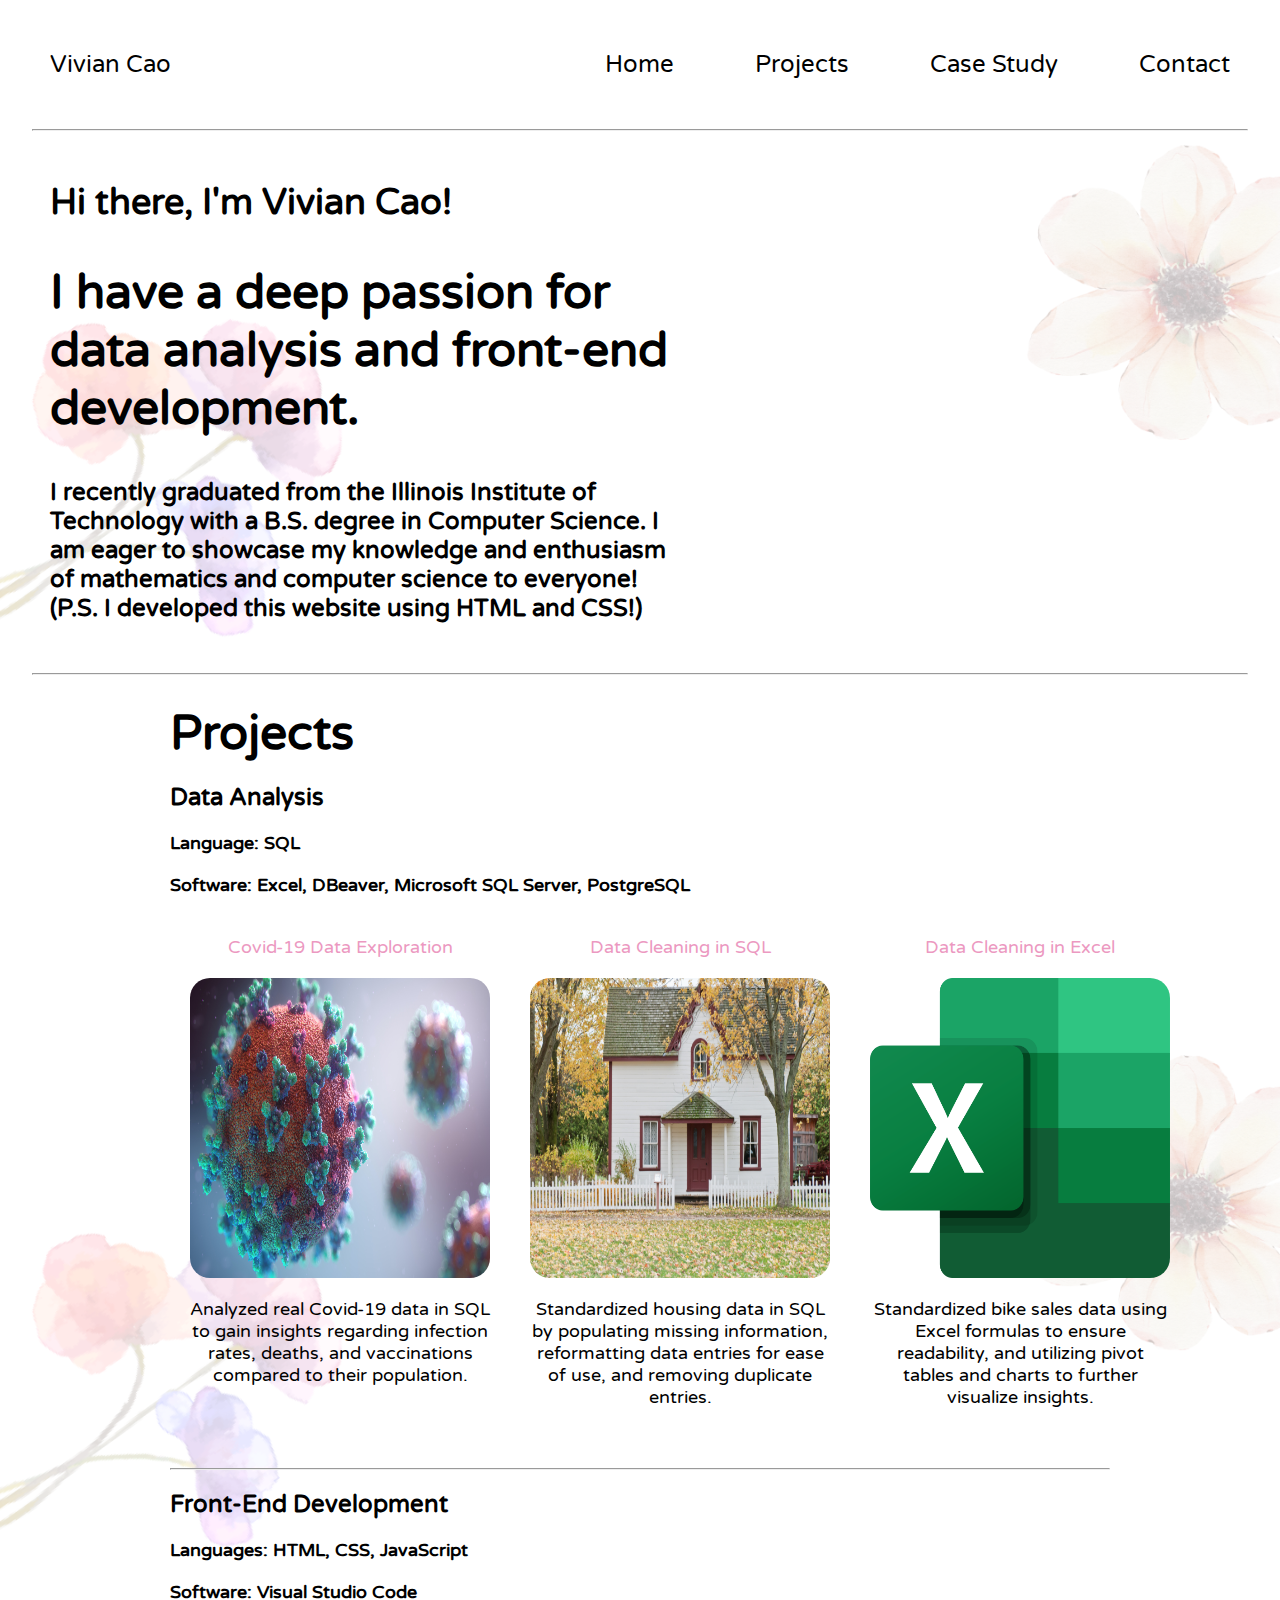
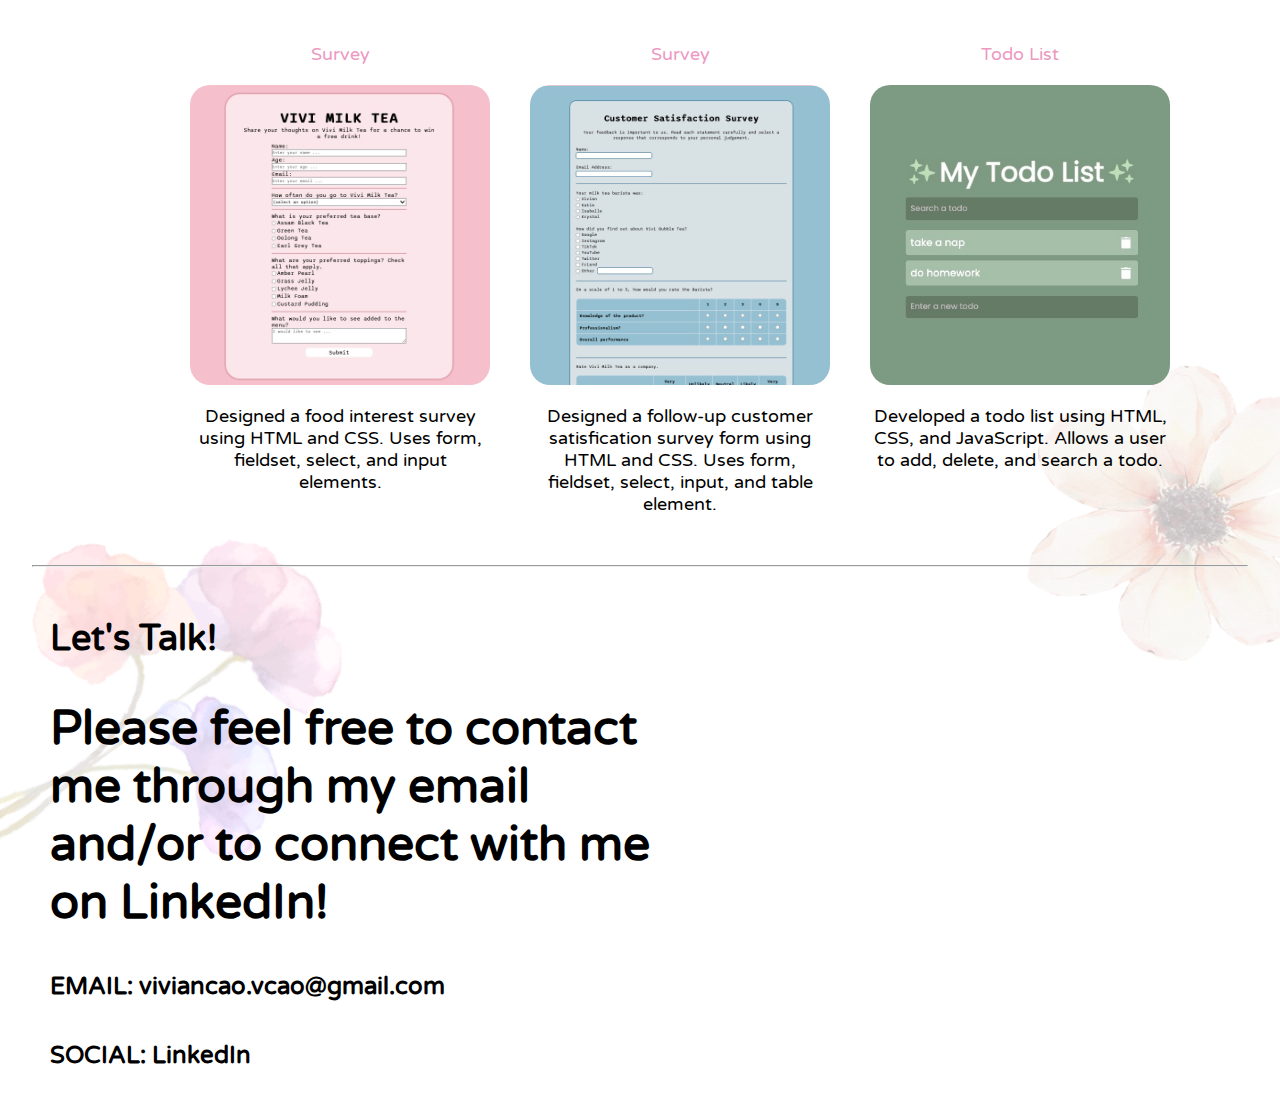
==== index.html @ 3b74cdfa "Add files via upload" ====
<html lang="en">
<head>
    <meta charset="UTF-8">
    <meta name="viewport" content="width=device-width, initial-scale=1.0">
    <link rel="stylesheet" href="styles.css">
    <link rel="preconnect" href="https://fonts.googleapis.com">
    <link rel="preconnect" href="https://fonts.gstatic.com" crossorigin>
    <link rel="preconnect" href="https://fonts.gstatic.com" crossorigin>
    <link href="https://fonts.googleapis.com/css2?family=Varela+Round&display=swap" rel="stylesheet">
    <title>Vivian Cao</title>
</head>

<body class="home-bg">
    <!-- HEADER -->
    <header id="home">
        <li>Vivian Cao</li>
        <nav>
            <ul>
                <li class="list"><a href="#home">Home</a></li>
                <li class="list"><a href="#projects">Projects</a></li>
                <li class="list"><a href="https://viviancao.notion.site/Case-Study-tap-c24f2b26272e41ab87b2e3b61550bb5a">Case Study</a></li>
                <li><a href="#contact">Contact</a></li>
            </ul>
        </nav>
    </header>
    <!-- HEADER -->
    <hr>

    <div class="home-container">
        <h2>Hi there, I'm Vivian Cao!</h2>
        <h1>I have a deep passion for data analysis and front-end development.</h1>
        <h3>I recently graduated from the Illinois Institute of Technology with a B.S. degree in Computer Science.
            I am eager to showcase my knowledge and enthusiasm of mathematics and computer science to everyone! (P.S. I developed this website using HTML and CSS!)</h3>
    </div>

    <hr>

    <div class="projects-container" id="projects">
        <h1 class="title">Projects</h1>
        
        <h3>Data Analysis</h3>
        <h4>Language: SQL</h4>
        <h4>Software: Excel, DBeaver, Microsoft SQL Server, PostgreSQL</h4>
        <div class="da">
            <figure class="box">
                <figcaption class="top">Covid-19 Data Exploration</figcaption>
                <a href="https://github.com/vcaos/DataAnalysisProjects/blob/main/DataExploration.sql"><img src="Images/covid.jpg" id="covid" alt="da1">
                <figcaption>Analyzed real Covid-19 data in SQL to gain insights regarding infection 
                    rates, deaths, and vaccinations compared to their population.</figcaption></a>
            </figure>

            <figure class="box">
                <figcaption class="top">Data Cleaning in SQL</figcaption>
                <a href="https://github.com/vcaos/DataAnalysisProjects/blob/main/DataCleaning.sql"><img src="Images/house.jpg" alt="da2">
                <figcaption>Standardized housing data in SQL by populating missing information, 
                    reformatting data entries for ease of use, and removing duplicate entries.
                </figcaption></a>
            </figure>

            <figure class="box">
                <figcaption class="top">Data Cleaning in Excel</figcaption>
                <a href="https://github.com/vcaos/DataAnalysisProjects/blob/main/Excel%20Project.xlsx"><img src="Images/excel.png" alt="da3">
                <figcaption>Standardized bike sales data using Excel formulas to ensure readability, and utilizing pivot tables
                    and charts to further visualize insights.
                </figcaption></a>
            </figure>
        </div>

        <br><hr><br>

        <h3>Front-End Development</h3>
        <h4>Languages: HTML, CSS, JavaScript</h4>
        <h4>Software: Visual Studio Code</h4>
        <div class="fed">
            <figure class="box">
                <figcaption class="top">Survey</figcaption>
                <a href="FED/Survey 1/surveyForm.html"><img src="Images/survey1-cover.png" alt="survey1">
                <figcaption>Designed a food interest survey using HTML and CSS. Uses form, fieldset, select, and input elements.</figcaption></a>
            </figure>

            <figure class="box">
                <figcaption class="top">Survey</figcaption>
                <a href="FED/Survey 2/surveyForm2.html"><img src="Images/survey2-cover.png" alt="survey2">
                <figcaption>Designed a follow-up customer satisfication survey form using HTML and CSS. Uses form, fieldset, select, input, and table element. </figcaption></a>
            </figure>

            <figure class="box">
                <figcaption class="top">Todo List</figcaption>
                <a href="FED/Todo List/index.html"><img src="Images/todo-cover.png" alt="todo list">
                <figcaption>Developed a todo list using HTML, CSS, and JavaScript. Allows a user to add, delete, and search a todo.</figcaption></a>
            </figure>
        </div>
    </div>

    <hr>

    <div class="contact-container" id="contact">
        <h2>Let's Talk!</h2>
        <h1>Please feel free to contact me through my email and/or to connect with me on LinkedIn!</h1>
        <h3>EMAIL: viviancao.vcao@gmail.com</h3>
        <h3>SOCIAL: <a href="https://www.linkedin.com/in/vcao">LinkedIn</a></h3>
    </div>

</body>
</html>
---- styles.css ----
:root {
    --pink-mid: rgb(236,153,193);
}

html {
    scroll-behavior: smooth;
}

* {
    padding: 0;
    margin: 0;
    box-sizing: border-box;
    text-decoration: none;
    list-style: none;
    font-family: 'Varela Round', sans-serif;
    color: black;
}

.home-bg {
    background-image: url("Images/Desktop3.png");
}

body {
    height: 100vh;
    width: 100vw;
    background-size: cover;
}

header {
    display: flex; 
    justify-content: space-between;
    align-items: center;
    padding: 50px;
    width: 100vw;
    font-size: 24px;
}

ul li {
    display: inline-block;
    position: relative;
}

ul li a {
    display: block;
    text-decoration: none;
    padding-left: 75px;
}

a:hover, a:active {
    color: var(--pink-mid);
}

.home-container, .contact-container{
    margin: 50px;
    width: 50vw;
    height: auto;
}

.projects-container {
    margin: auto;
    width: 75vw;
    padding: 10px;
    text-align: left;
    height: auto;
}

h2 {
    font-size: 36px;
    padding-bottom: 40px;
}

h1 {
    font-size: 48px;
    padding-bottom: 40px;
}

h3 {
    font-size: 24px;
    padding-bottom: 40px;
}

h4 {
    font-size: 18px;
    padding-bottom: 20px;
}

.home-container h3 {
    padding: 0px;
}

.projects-container h1 {
    padding: 20px 0px;
}

.projects-container h3 {
    padding-bottom: 20px;
}

hr {
    max-width: 95vw;
    margin: 0 auto;
}

.fed, .da {
    display: flex;
    justify-content: space-evenly;
    text-align: center;
}

figure {
    padding: 20px;
}

figcaption {
    padding: 20px 0px;
    font-size: 18px;
}

figcaption.top {
    padding-top: 0px;
    color: var(--pink-mid);
}
.box img {
    width: 300px;
    height: 300px;
    border-radius: 20px;
}

.box img:hover {
    opacity: 50%;
}
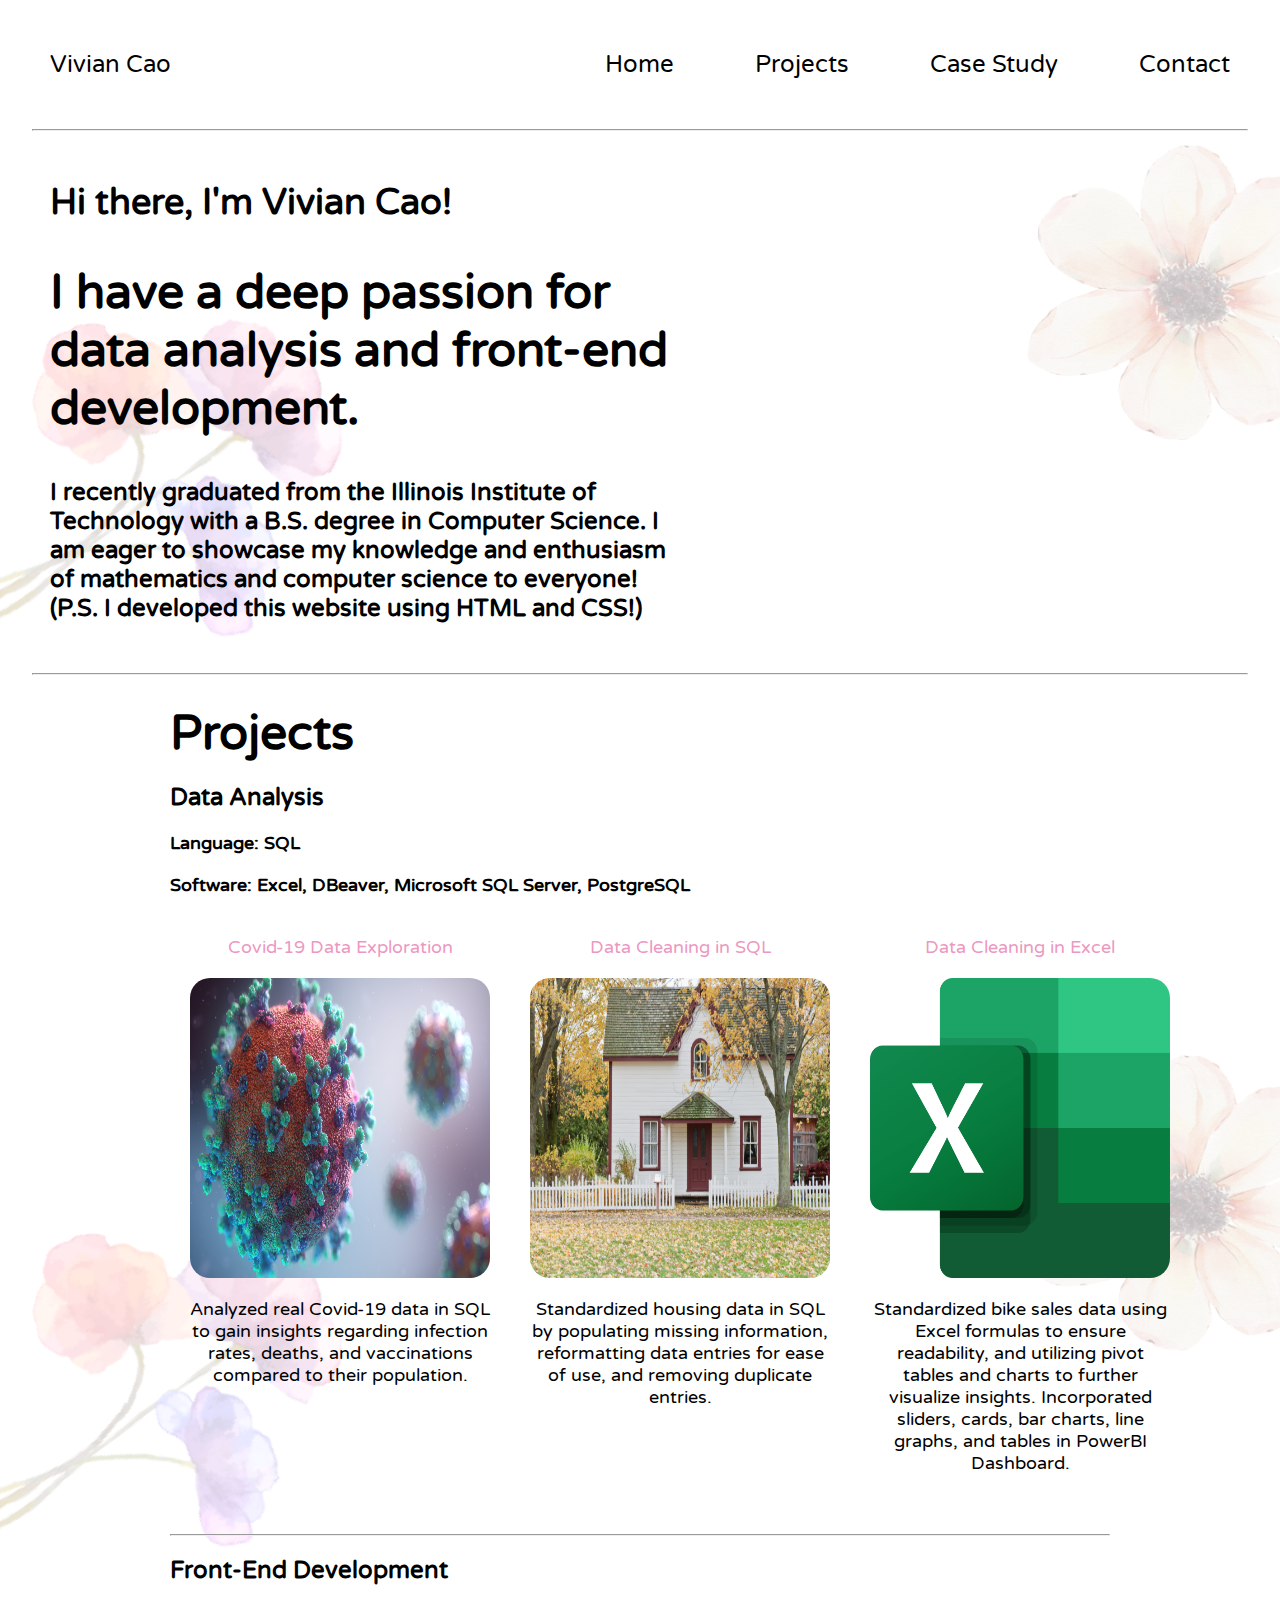
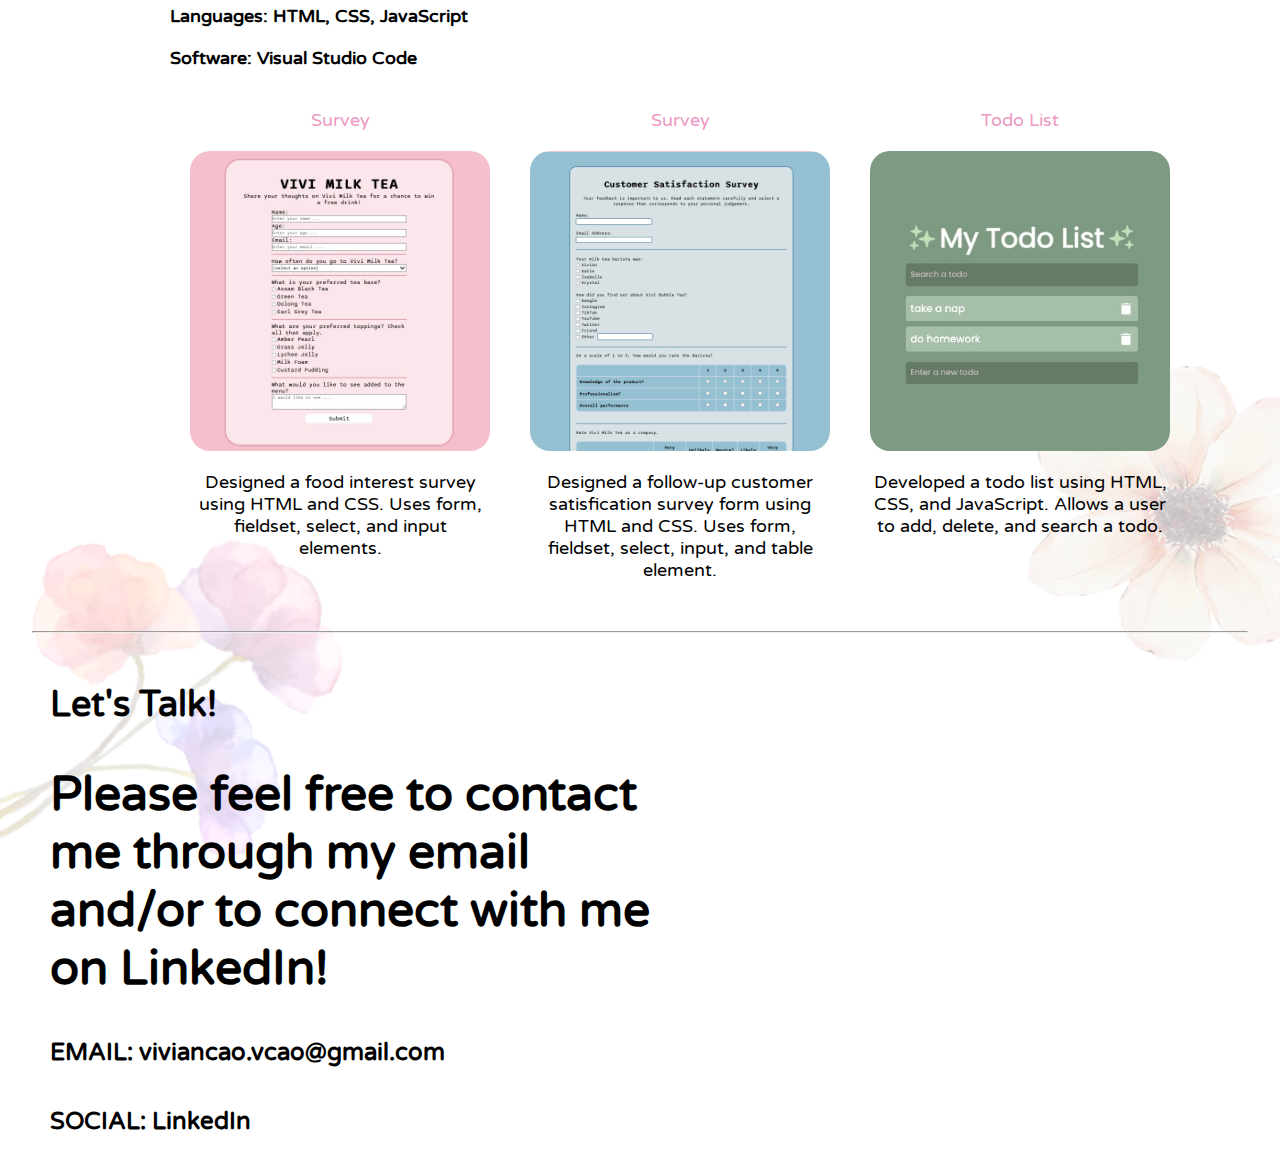
==== commit 943b754b: "Update index.html" ====
--- a/index.html
+++ b/index.html
@@ -59,9 +59,9 @@
 
             <figure class="box">
                 <figcaption class="top">Data Cleaning in Excel</figcaption>
-                <a href="https://github.com/vcaos/DataAnalysisProjects/blob/main/Excel%20Project.xlsx"><img src="Images/excel.png" alt="da3">
+                <a href="https://github.com/vcaos/DataAnalysisProjects/tree/main/Bike_Sales_Excel_Project"><img src="Images/excel.png" alt="da3">
                 <figcaption>Standardized bike sales data using Excel formulas to ensure readability, and utilizing pivot tables
-                    and charts to further visualize insights.
+                    and charts to further visualize insights. Incorporated sliders, cards, bar charts, line graphs, and tables in PowerBI Dashboard.
                 </figcaption></a>
             </figure>
         </div>
@@ -102,4 +102,4 @@
     </div>
 
 </body>
-</html>+</html>
--- a/styles.css
+++ b/styles.css
@@ -24,6 +24,7 @@
     height: 100vh;
     width: 100vw;
     background-size: cover;
+    overflow-x: hidden;
 }
 
 header {
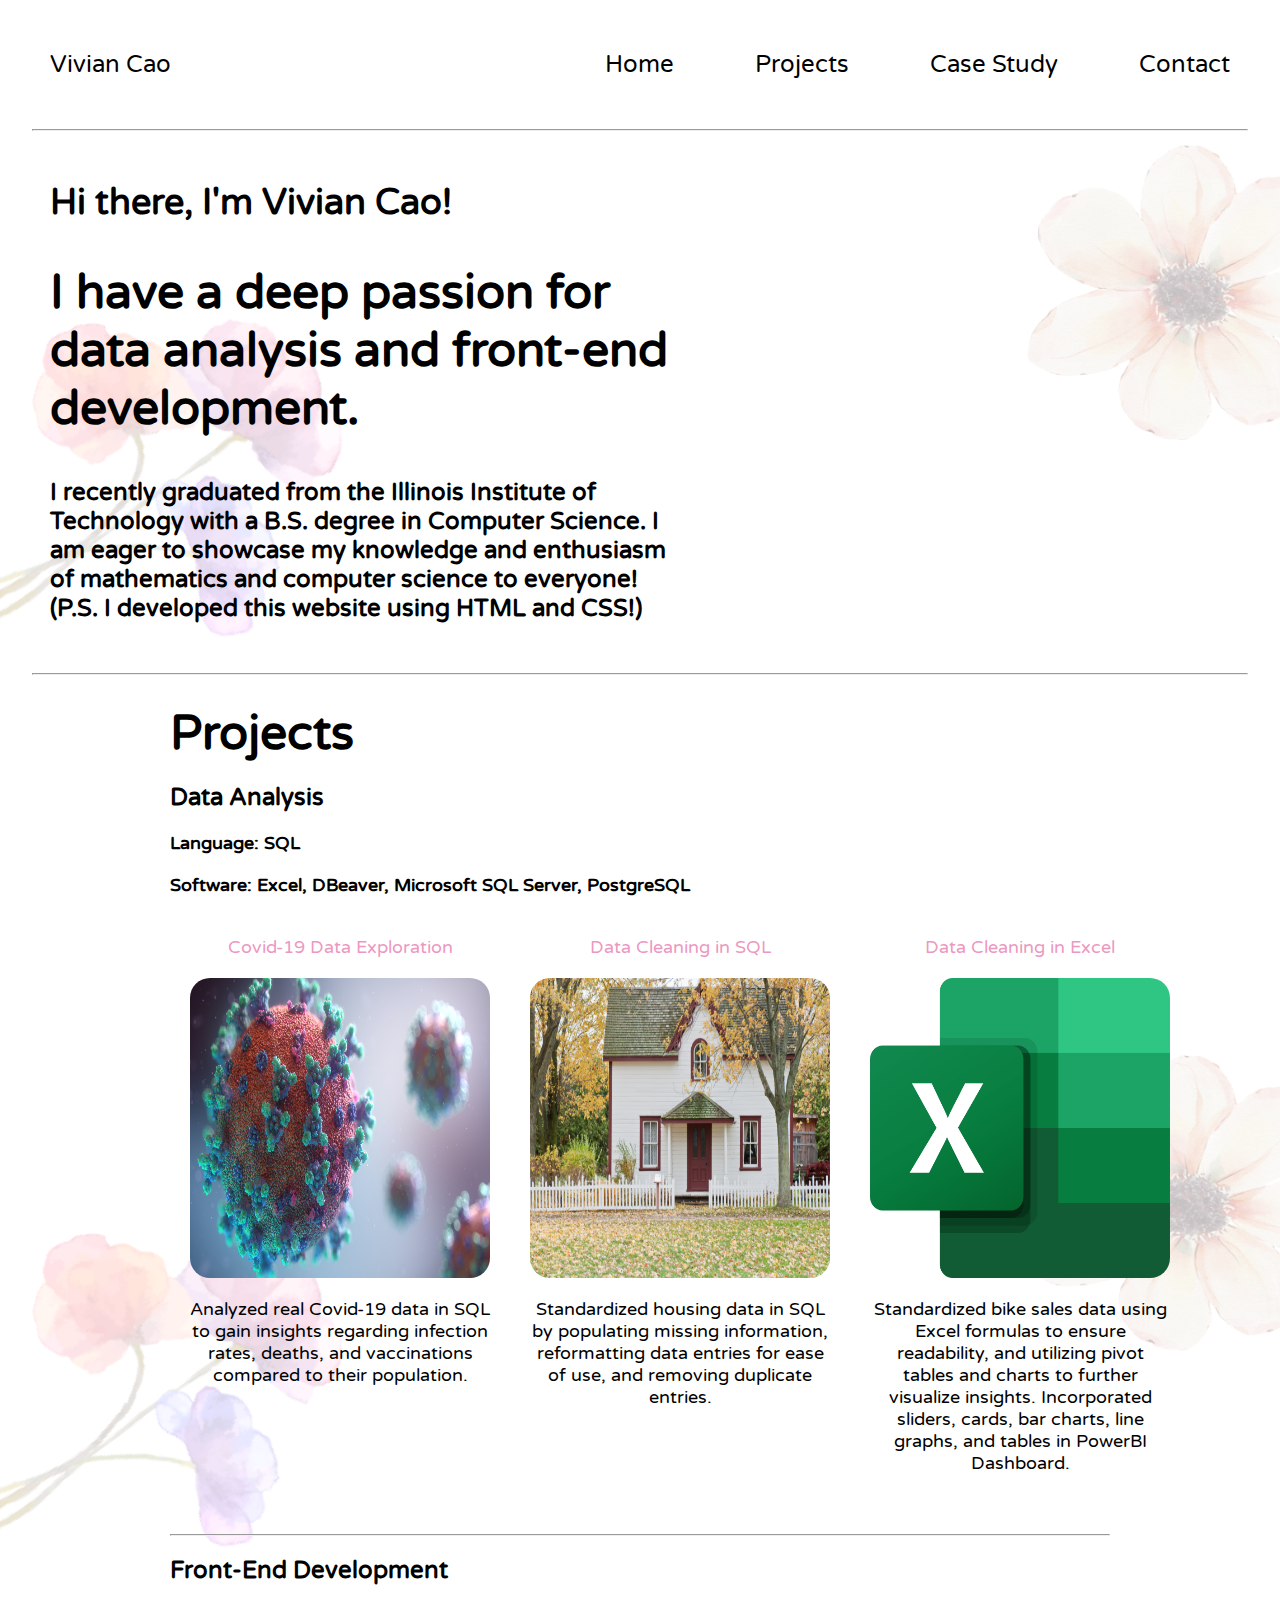
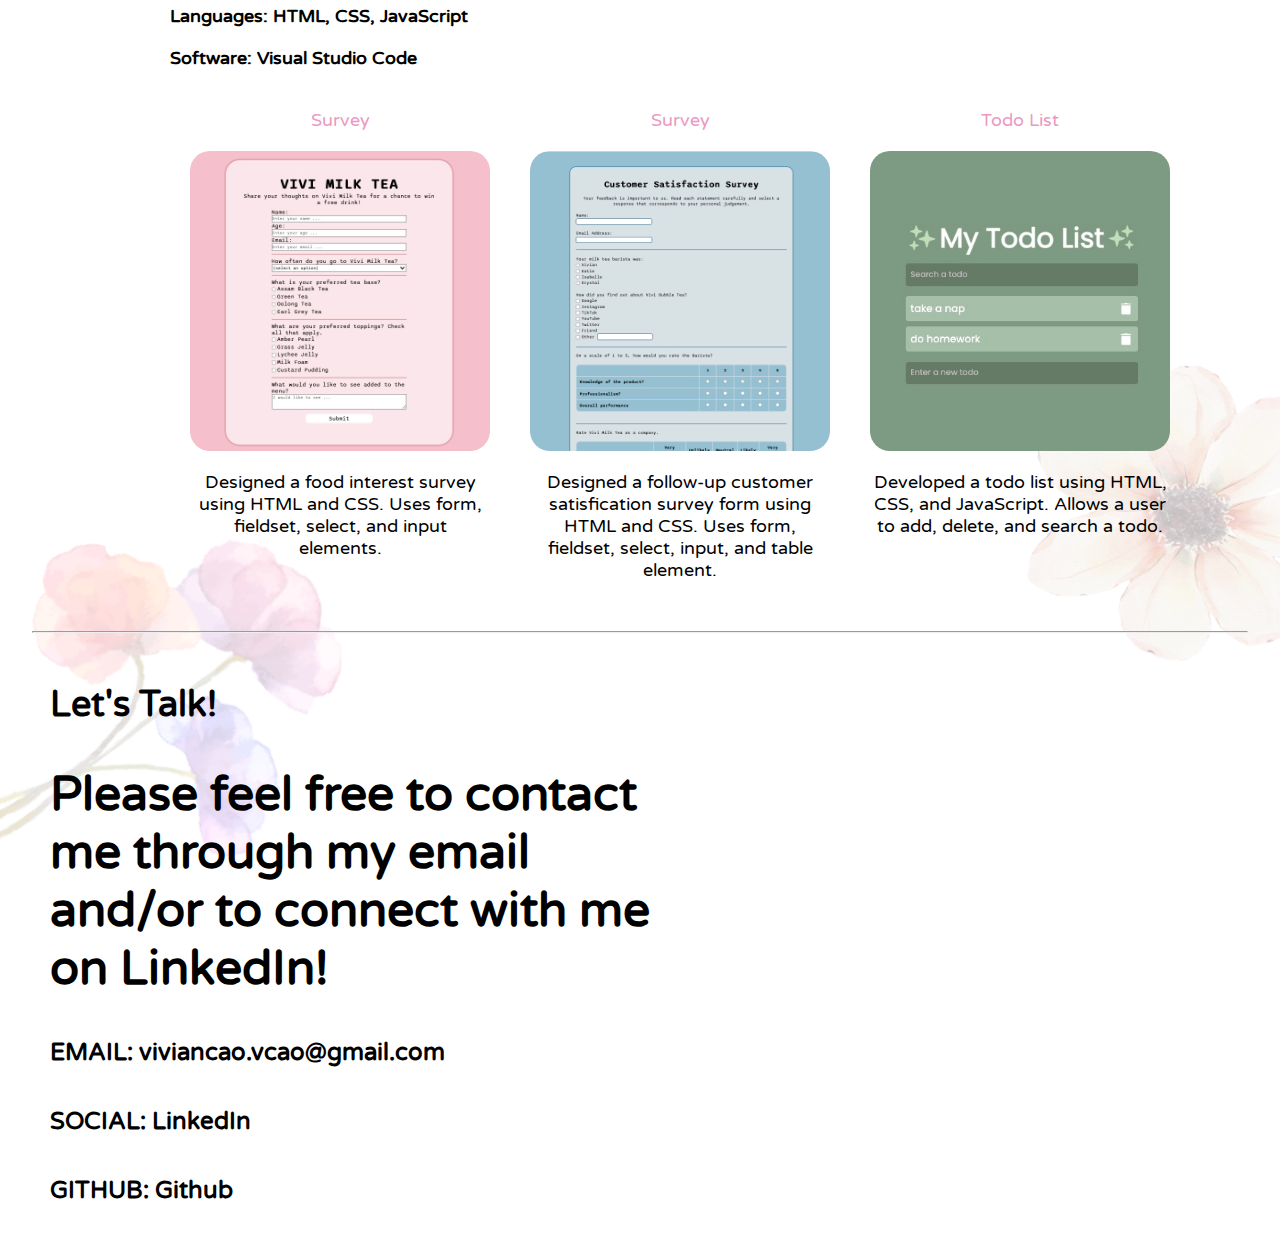
==== commit de9dde69: "Update index.html" ====
--- a/index.html
+++ b/index.html
@@ -99,6 +99,7 @@
         <h1>Please feel free to contact me through my email and/or to connect with me on LinkedIn!</h1>
         <h3>EMAIL: viviancao.vcao@gmail.com</h3>
         <h3>SOCIAL: <a href="https://www.linkedin.com/in/vcao">LinkedIn</a></h3>
+        <h3>GITHUB: <a href="https://github.com/vcaos/DataAnalysisProjects">Github</a></h3>
     </div>
 
 </body>
